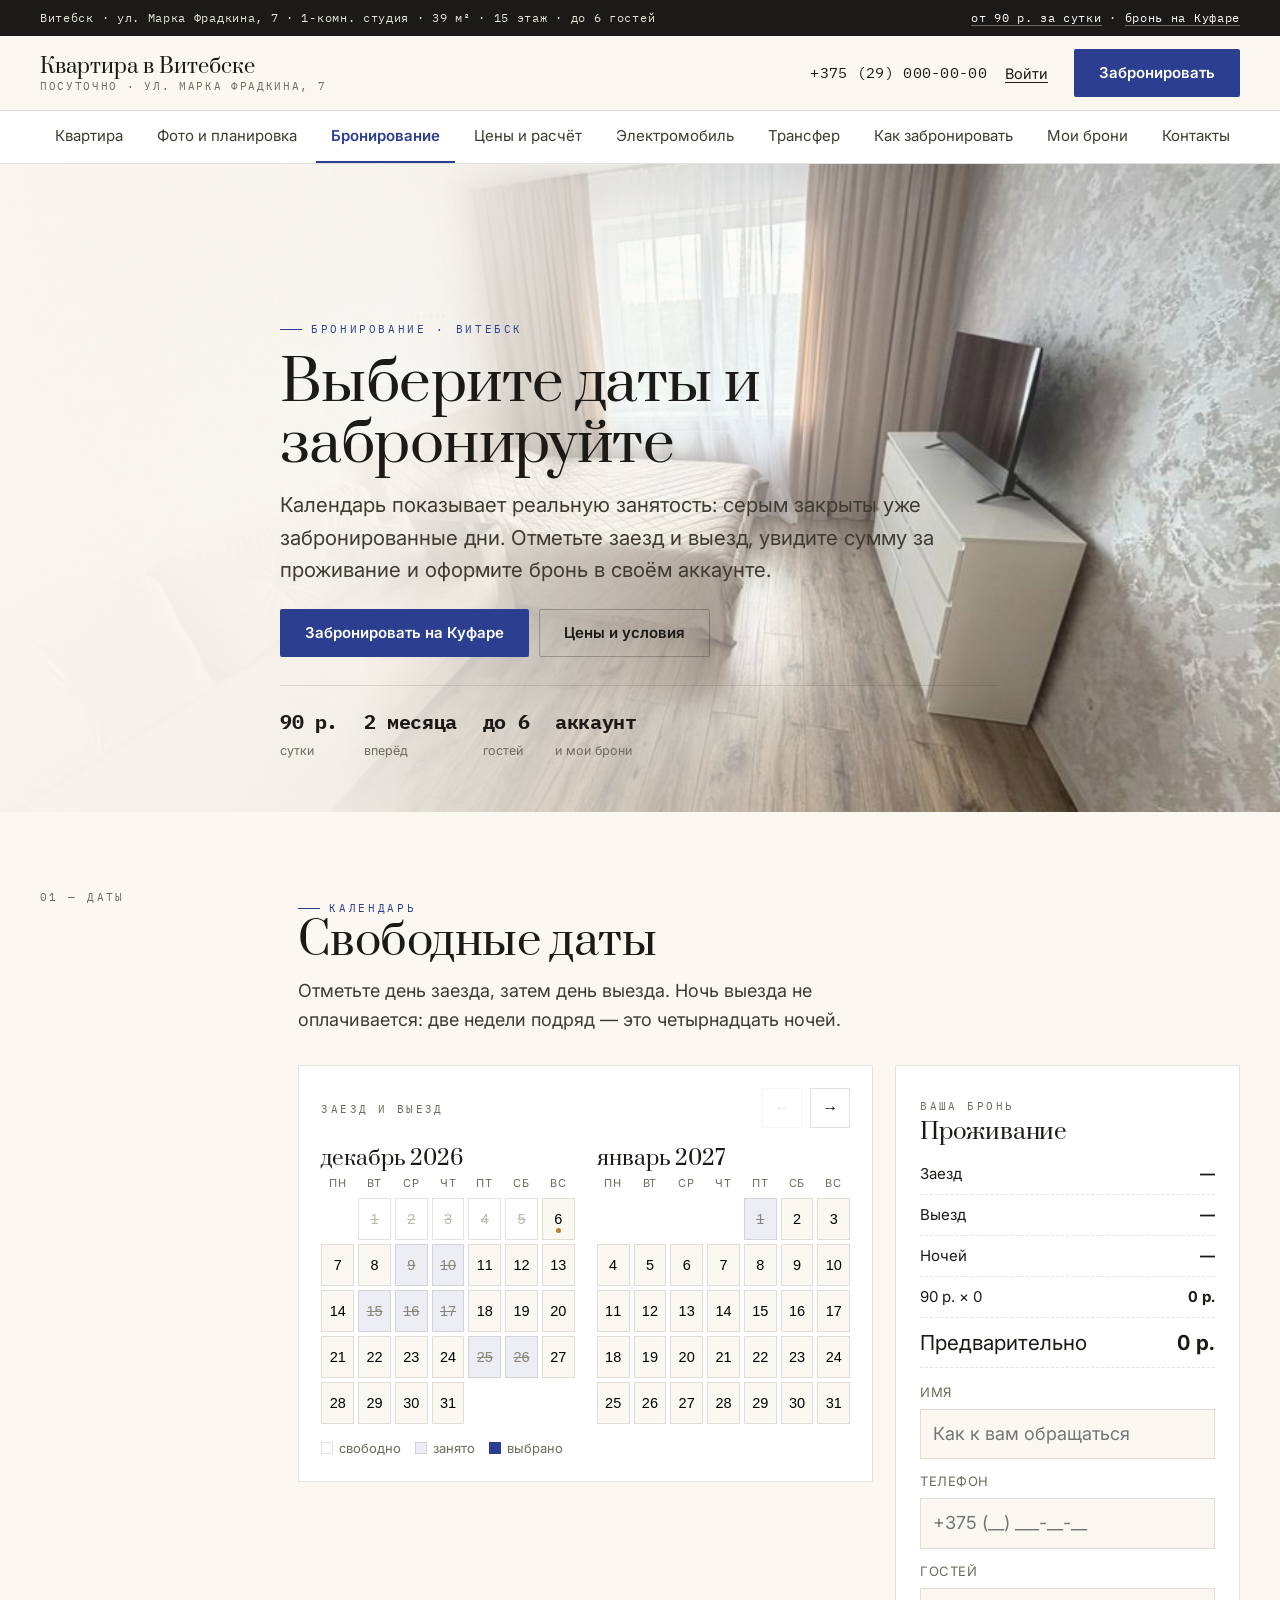
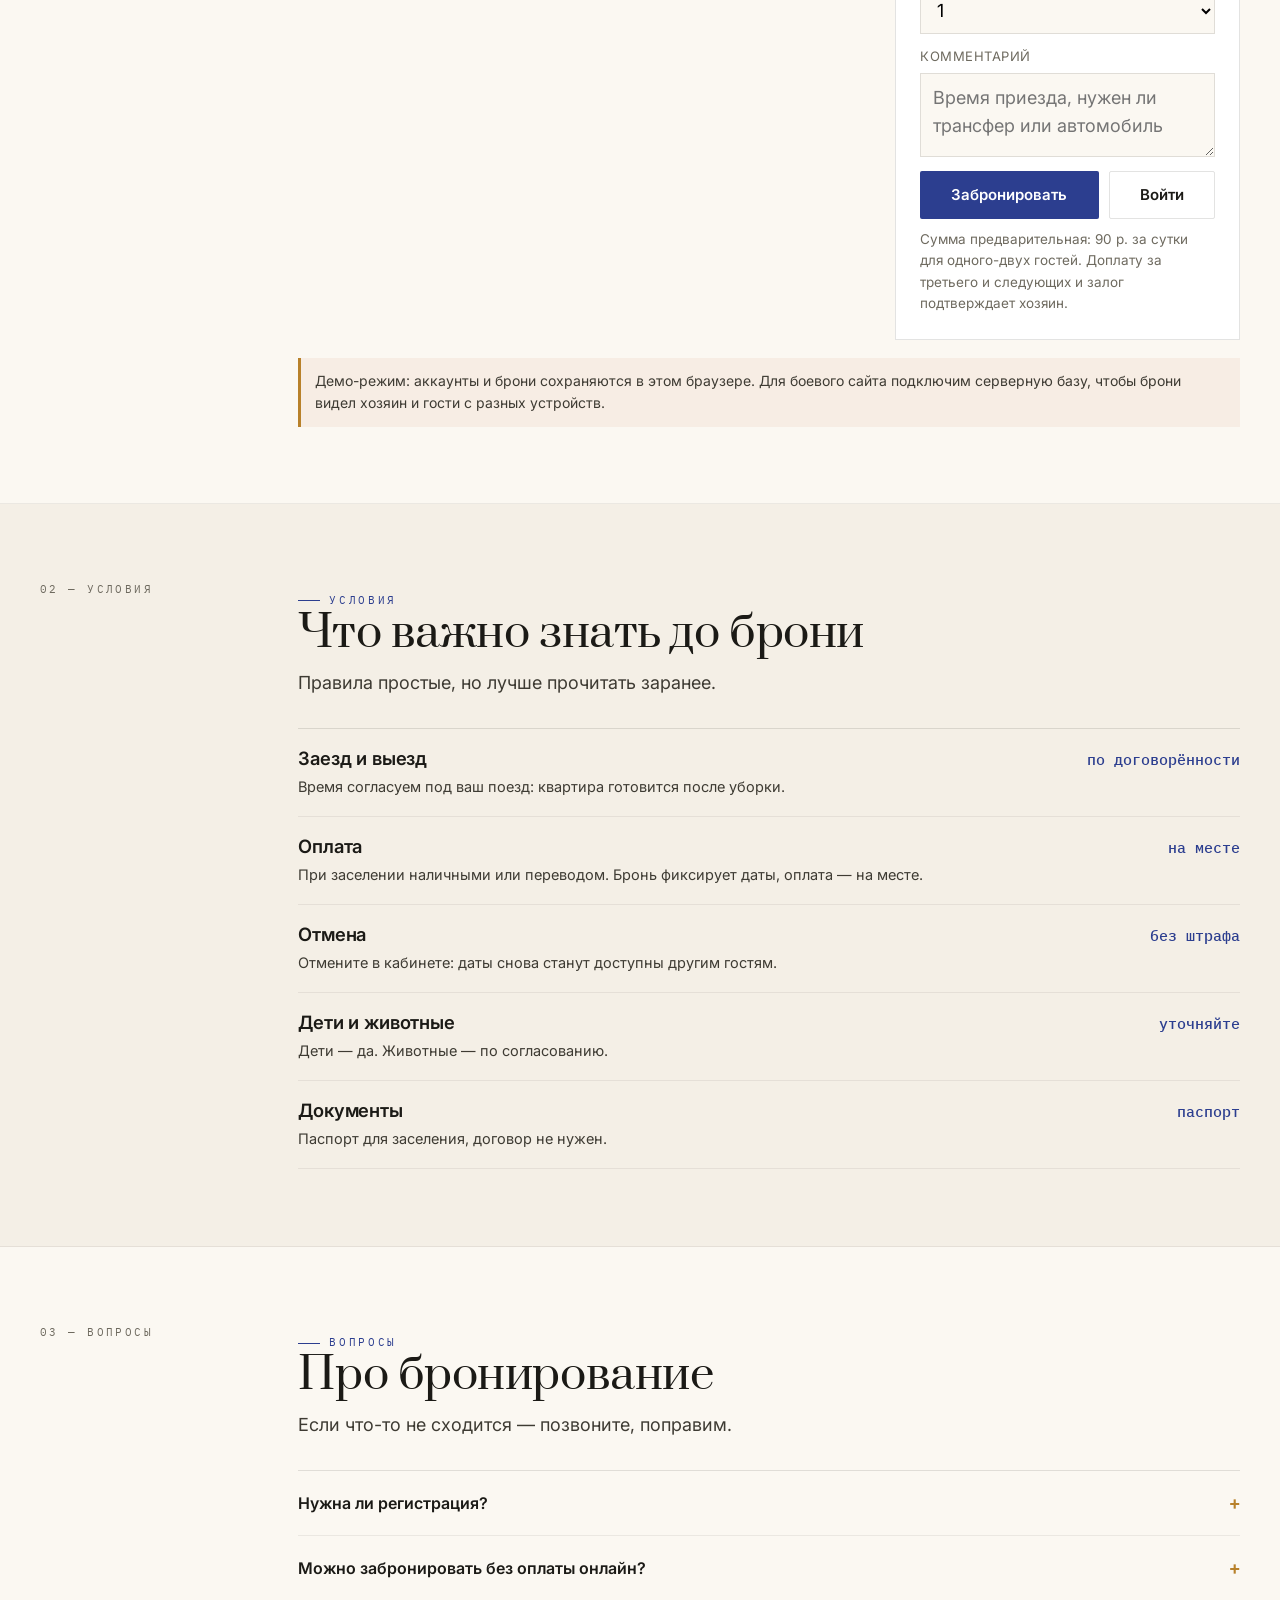
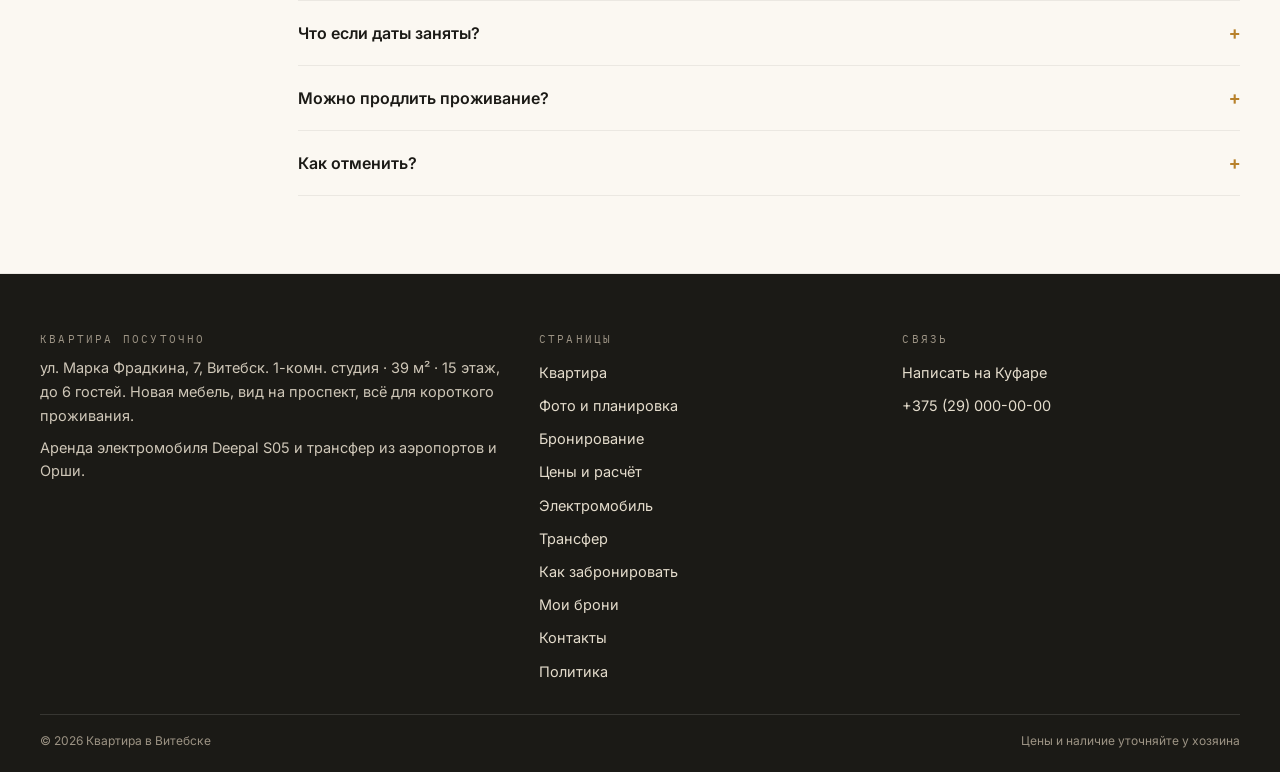
==== bronirovanie.html @ e947f90d "Бронирование: регистрация и вход, календарь занятости, оформление брони, личный кабинет с отменой" ====
<!doctype html>
<html lang="ru"><head>
<meta charset="utf-8">
<meta name="viewport" content="width=device-width,initial-scale=1">
<title>Бронирование квартиры в Витебске: календарь свободных дат</title>
<meta name="description" content="Календарь занятости и онлайн-бронирование квартиры на Марка Фрадкина, 7 в Витебске: выбор заезда и выезда, расчёт суммы, личный кабинет.">
<link rel="icon" href="assets/img/favicon.svg" type="image/svg+xml">
<link rel="preconnect" href="https://fonts.googleapis.com"><link rel="preconnect" href="https://fonts.gstatic.com" crossorigin>
<link href="https://fonts.googleapis.com/css2?family=Prata&family=Inter:wght@400;500;600;700&family=IBM+Plex+Mono:wght@400;500&display=swap" rel="stylesheet">
<style>
:root{--paper:#FBF8F2;--ink:#1B1A16;--blue:#2C3E8F;--muted:#6E6A5F;--line:rgba(27,26,22,.12)}
*{box-sizing:border-box}
html{overflow-x:clip;font-size:18px}
body{margin:0;background:var(--paper);color:var(--ink);font-family:Inter,system-ui,sans-serif;line-height:1.6;overflow-x:clip}
img{display:block;max-width:100%}
h1,h2{font-family:Prata,Georgia,serif;font-weight:400;line-height:1.1;margin:0}
.wrap{width:min(1200px,100% - 40px);margin:0 auto}
.hdr{position:sticky;top:0;background:rgba(251,248,242,.95)}
.btn{display:inline-flex;align-items:center;gap:8px;min-height:48px;padding:0 22px;background:var(--blue);color:#fff;text-decoration:none;font-weight:600;font-size:15px}
a{color:inherit}
[hidden]{display:none!important}
</style>
<link rel="stylesheet" href="assets/css/site.v1.css">
</head><body>
<div class="topbar"><div class="wrap topbar__in">
<span>Витебск · ул. Марка Фрадкина, 7 · 1-комн. студия · 39 м² · 15 этаж · до 6 гостей</span>
<span><a href="ceny.html">от 90 р. за сутки</a> · <a href="https://www.kufar.by/item/1076684302" target="_blank" rel="noopener">бронь на Куфаре</a></span>
</div></div>
<header class="hdr"><div class="wrap hdr__in">
<a class="logo" href="index.html"><b>Квартира в Витебске</b><span>посуточно · ул. Марка Фрадкина, 7</span></a>
<span class="hdr__sp"></span>
<a class="hdr__tel" href="tel:+375290000000">+375 (29) 000-00-00</a>
<a class="hdr__acc" id="accLink" href="vhod.html">Войти</a>
<a class="btn btn--blue" href="bronirovanie.html" style="margin-left:8px">Забронировать</a>
<button class="burger" id="burger" aria-label="Меню" aria-expanded="false"><span></span><span></span><span></span></button>
</div></header>
<nav class="strip" aria-label="Страницы"><div class="wrap strip__in"><a href="index.html">Квартира</a><a href="kvartira.html">Фото и планировка</a><a href="bronirovanie.html" aria-current="page">Бронирование</a><a href="ceny.html">Цены и расчёт</a><a href="elektromobil.html">Электромобиль</a><a href="transfer.html">Трансфер</a><a href="poryadok.html">Как забронировать</a><a href="kabinet.html">Мои брони</a><a href="kontakty.html">Контакты</a><a href="politika.html">Политика</a></div></nav>
<main>
<section class="hero"><div class="hero__bg"><img src="assets/img/bedroom.jpg" alt="Спальное место в квартире посуточно"></div><div class="wrap hero__in"><span class="kick">Бронирование · Витебск</span><h1>Выберите даты и забронируйте</h1><p class="hero__lead">Календарь показывает реальную занятость: серым закрыты уже забронированные дни. Отметьте заезд и выезд, увидите сумму за проживание и оформите бронь в своём аккаунте.</p><div class="hero__cta"><a class="btn btn--blue" href="https://www.kufar.by/item/1076684302" target="_blank" rel="noopener">Забронировать на Куфаре</a><a class="btn btn--ghost" href="ceny.html">Цены и условия</a></div><div class="hero__figs"><div><b>90 р.</b><span>сутки</span></div><div><b>2 месяца</b><span>вперёд</span></div><div><b>до 6</b><span>гостей</span></div><div><b>аккаунт</b><span>и мои брони</span></div></div></div></section><section class="band "><div class="wrap"><div class="sect"><div class="sect__side"><span class="mono">01 — даты</span></div><div><div class="sect__head"><div><span class="kick">Календарь</span><h2>Свободные даты</h2></div><p>Отметьте день заезда, затем день выезда. Ночь выезда не оплачивается: две недели подряд — это четырнадцать ночей.</p></div><div class="bk"><div class="cal" id="cal"></div><div class="bk__panel"><span class="mono">Ваша бронь</span><h3>Проживание</h3><div class="bk__sum" id="bkSum"></div><div class="msg" id="calMsg"></div><div class="fld"><label for="bName">Имя</label><input id="bName" name="bName" autocomplete="name" placeholder="Как к вам обращаться"></div><div class="fld"><label for="bPhone">Телефон</label><input id="bPhone" name="bPhone" type="tel" autocomplete="tel" placeholder="+375 (__) ___-__-__"></div><div class="fld"><label for="bGuests">Гостей</label><select id="bGuests" name="bGuests"><option value="1">1</option><option value="2">2</option><option value="3">3</option><option value="4">4</option><option value="5">5</option><option value="6">6</option></select></div><div class="fld"><label for="bNote">Комментарий</label><textarea id="bNote" name="bNote" placeholder="Время приезда, нужен ли трансфер или автомобиль"></textarea></div><div class="bk__act"><button class="btn btn--blue" id="bkGo" type="button" disabled aria-disabled="true">Забронировать</button><a class="btn btn--ghost" href="vhod.html?next=bronirovanie.html" style="border-color:var(--line)">Войти</a></div><div class="msg" id="bkMsg"></div><p class="bk__hint">Сумма предварительная: 90 р. за сутки для одного-двух гостей. Доплату за третьего и следующих и залог подтверждает хозяин.</p></div></div><div class="note-demo" style="margin-top:18px">Демо-режим: аккаунты и брони сохраняются в этом браузере. Для боевого сайта подключим серверную базу, чтобы брони видел хозяин и гости с разных устройств.</div></div></div></div></section><section class="band band--alt"><div class="wrap"><div class="sect"><div class="sect__side"><span class="mono">02 — условия</span></div><div><div class="sect__head"><div><span class="kick">Условия</span><h2>Что важно знать до брони</h2></div><p>Правила простые, но лучше прочитать заранее.</p></div><div class="rows"><div class="row"><div><h3>Заезд и выезд</h3><p>Время согласуем под ваш поезд: квартира готовится после уборки.</p></div><span class="row__p">по договорённости</span></div><div class="row"><div><h3>Оплата</h3><p>При заселении наличными или переводом. Бронь фиксирует даты, оплата — на месте.</p></div><span class="row__p">на месте</span></div><div class="row"><div><h3>Отмена</h3><p>Отмените в кабинете: даты снова станут доступны другим гостям.</p></div><span class="row__p">без штрафа</span></div><div class="row"><div><h3>Дети и животные</h3><p>Дети — да. Животные — по согласованию.</p></div><span class="row__p">уточняйте</span></div><div class="row"><div><h3>Документы</h3><p>Паспорт для заселения, договор не нужен.</p></div><span class="row__p">паспорт</span></div></div></div></div></div></section><section class="band "><div class="wrap"><div class="sect"><div class="sect__side"><span class="mono">03 — вопросы</span></div><div><div class="sect__head"><div><span class="kick">Вопросы</span><h2>Про бронирование</h2></div><p>Если что-то не сходится — позвоните, поправим.</p></div><div class="faq"><div class="faq__i"><button class="faq__q" aria-expanded="false">Нужна ли регистрация?</button><div class="faq__a">Да, бронь привязана к аккаунту: так вы видите свои даты, сумму и можете отменить бронь сами. Регистрация — почта и пароль.</div></div><div class="faq__i"><button class="faq__q" aria-expanded="false">Можно забронировать без оплаты онлайн?</button><div class="faq__a">Да. Бронь фиксирует даты, деньги передаёте при заселении.</div></div><div class="faq__i"><button class="faq__q" aria-expanded="false">Что если даты заняты?</button><div class="faq__a">Календарь закрывает занятые дни серым и не даст выбрать промежуток с ними.</div></div><div class="faq__i"><button class="faq__q" aria-expanded="false">Можно продлить проживание?</button><div class="faq__a">Напишите хозяину в WhatsApp: если следующие даты свободны, продлим.</div></div><div class="faq__i"><button class="faq__q" aria-expanded="false">Как отменить?</button><div class="faq__a">В кабинете «Мои брони» — кнопка отмены. Даты сразу освобождаются.</div></div></div></div></div></div></section></main>
<footer class="foot"><div class="wrap">
<div class="foot__grid">
<div><h4>Квартира посуточно</h4><p style="font-size:14.5px;line-height:1.65">ул. Марка Фрадкина, 7, Витебск. 1-комн. студия · 39 м² · 15 этаж, до 6 гостей. Новая мебель, вид на проспект, всё для короткого проживания.</p>
<p style="font-size:14.5px;margin-top:8px">Аренда электромобиля Deepal S05 и трансфер из аэропортов и Орши.</p></div>
<div><h4>Страницы</h4><a href="index.html">Квартира</a><a href="kvartira.html">Фото и планировка</a><a href="bronirovanie.html">Бронирование</a><a href="ceny.html">Цены и расчёт</a><a href="elektromobil.html">Электромобиль</a><a href="transfer.html">Трансфер</a><a href="poryadok.html">Как забронировать</a><a href="kabinet.html">Мои брони</a><a href="kontakty.html">Контакты</a><a href="politika.html">Политика</a></div>
<div><h4>Связь</h4><a href="https://www.kufar.by/item/1076684302" target="_blank" rel="noopener">Написать на Куфаре</a><a href="tel:+375290000000">+375 (29) 000-00-00</a></div>
</div>
<div class="foot__bot"><span>© 2026 Квартира в Витебске</span><span>Цены и наличие уточняйте у хозяина</span></div>
</div></footer>
<div class="fbar">
<a href="tel:+375290000000"><svg viewBox="0 0 24 24"><path d="M5 4h4l2 5-2.5 1.5a12 12 0 0 0 5 5L15 13l5 2v4a2 2 0 0 1-2 2A16 16 0 0 1 3 6a2 2 0 0 1 2-2z"/></svg>Позвонить</a>
<a href="https://wa.me/375290000000"><svg viewBox="0 0 24 24"><path d="M12 3a9 9 0 0 0-7.8 13.5L3 21l4.6-1.2A9 9 0 1 0 12 3z"/></svg>WhatsApp</a>
<a href="viber://chat?number=%2B375290000000"><svg viewBox="0 0 24 24"><path d="M12 3c5 0 9 3.4 9 7.6 0 4.2-4 7.6-9 7.6-1 0-2-.1-2.9-.4L5 20l.8-3.2C4.1 15.3 3 13.1 3 10.6 3 6.4 7 3 12 3z"/></svg>Viber</a>
<a href="https://www.kufar.by/item/1076684302" target="_blank" rel="noopener"><svg viewBox="0 0 24 24"><path d="M4 7h16v13H4z"/><path d="M8 7V5a4 4 0 0 1 8 0v2"/></svg>Куфар</a>
</div>
<div class="drawer" id="drawer" data-open="false" aria-hidden="true"><div class="drawer__inner">
<div class="drawer__top"><span class="mono">Меню</span><button class="drawer__close" id="drawerClose" aria-label="Закрыть"></button></div>
<a href="index.html">Квартира</a><a href="kvartira.html">Фото и планировка</a><a href="bronirovanie.html">Бронирование</a><a href="ceny.html">Цены и расчёт</a><a href="elektromobil.html">Электромобиль</a><a href="transfer.html">Трансфер</a><a href="poryadok.html">Как забронировать</a><a href="kabinet.html">Мои брони</a><a href="kontakty.html">Контакты</a><a href="politika.html">Политика</a>
<a href="politika.html">Политика</a>
<a href="vhod.html">Вход и регистрация</a>
<a class="btn btn--blue" href="bronirovanie.html" style="margin-top:14px">Забронировать даты</a>
</div></div>
<script src="assets/js/booking.v1.js" defer></script>
<script src="assets/js/main.v1.js" defer></script>
</body></html>
---- assets/css/site.v1.css ----
:root{
--paper:#FBF8F2;--paper2:#F4EFE6;--panel:#FFFFFF;
--ink:#1B1A16;--ink2:#3E3B33;--muted:#6E6A5F;
--line:rgba(27,26,22,.12);--line2:rgba(27,26,22,.07);
--blue:#2C3E8F;--blue-d:#1F2C68;--ochre:#B8812A;
--f-d:'Prata',Georgia,serif;--f-t:'Inter','Segoe UI',system-ui,sans-serif;--f-m:'IBM Plex Mono',ui-monospace,monospace;
--sh:0 18px 44px rgba(27,26,22,.09)}
*{box-sizing:border-box}
html{-webkit-text-size-adjust:100%;font-size:18px;overflow-x:clip}
body{margin:0;background:var(--paper);color:var(--ink);font-family:var(--f-t);font-size:18px;line-height:1.6;-webkit-font-smoothing:antialiased;overflow-x:clip}
img{display:block;max-width:100%;height:auto}
a{color:inherit;text-decoration:none}
h1,h2,h3,h4{font-family:var(--f-d);font-weight:400;line-height:1.08;margin:0;letter-spacing:-.01em}
h1{font-size:clamp(2.1rem,4.4vw,3.6rem)}
h2{font-size:clamp(1.7rem,3.4vw,2.6rem)}
h3{font-size:1.14rem;font-family:var(--f-t);font-weight:600;line-height:1.3}
p{margin:0}
ul{margin:0;padding:0;list-style:none}
.wrap{width:min(1200px,100% - 40px);margin:0 auto}
.mono{font-family:var(--f-m);font-size:11px;letter-spacing:.22em;text-transform:uppercase;color:var(--muted)}
.kick{display:inline-flex;align-items:center;gap:9px;font-family:var(--f-m);font-size:11px;letter-spacing:.24em;text-transform:uppercase;color:var(--blue)}
.kick::before{content:"";width:22px;height:1px;background:currentColor}
.topbar{background:var(--ink);color:#EAE4D8;font-size:13px}
.topbar__in{display:flex;justify-content:space-between;gap:14px;flex-wrap:wrap;padding:9px 0;font-family:var(--f-m);font-size:11.5px;letter-spacing:.06em}
.topbar a{color:#fff;border-bottom:1px solid rgba(255,255,255,.35)}
.hdr{position:sticky;top:0;z-index:60;background:rgba(251,248,242,.94);backdrop-filter:blur(12px);border-bottom:1px solid var(--line)}
.hdr__in{display:flex;align-items:center;gap:18px;padding:13px 0}
.logo{display:flex;flex-direction:column;gap:2px;line-height:1.15}
.logo b{font-family:var(--f-d);font-size:20px;font-weight:400}
.logo span{font-family:var(--f-m);font-size:10.5px;letter-spacing:.16em;text-transform:uppercase;color:var(--muted)}
.hdr__sp{flex:1}
.hdr__tel{font-family:var(--f-m);font-size:15px;letter-spacing:.02em}
.strip{border-bottom:1px solid var(--line);background:#fff}
.strip__in{display:flex;gap:4px;overflow-x:auto;scrollbar-width:none}
.strip__in::-webkit-scrollbar{display:none}
.strip a{white-space:nowrap;padding:13px 15px;font-size:15px;color:var(--ink2);border-bottom:2px solid transparent;min-height:44px;display:flex;align-items:center}
.strip a:hover{background:var(--paper2);color:var(--ink)}
.strip a[aria-current]{color:var(--blue);border-bottom-color:var(--blue);font-weight:600}
.btn{display:inline-flex;align-items:center;justify-content:center;gap:9px;min-height:48px;padding:0 24px;border-radius:2px;font-family:var(--f-t);font-size:15px;font-weight:600;border:1px solid transparent;cursor:pointer;transition:background .2s,color .2s,border-color .2s}
.btn svg{width:17px;height:17px;stroke:currentColor;fill:none;stroke-width:1.8}
.btn--blue{background:var(--blue);color:#fff}
.btn--blue:hover{background:var(--blue-d)}
.btn--ghost{background:transparent;border-color:rgba(27,26,22,.28);color:var(--ink)}
.btn--ghost:hover{background:var(--ink);color:#fff;border-color:var(--ink)}
.btn--ochre{background:var(--ochre);color:#fff}
.burger{display:none;width:46px;height:46px;border:1px solid var(--line);background:#fff;border-radius:2px;align-items:center;justify-content:center;flex-direction:column;gap:5px;cursor:pointer}
.burger span{display:block;width:18px;height:1.5px;background:var(--ink)}
.hero{position:relative;min-height:clamp(520px,72vh,700px);display:flex;align-items:flex-end;overflow:hidden;background:var(--paper2)}
.hero__bg{position:absolute;inset:0}
.hero__bg img{width:100%;height:100%;object-fit:cover;object-position:60% 45%}
.hero__bg::after{content:"";position:absolute;inset:0;background:linear-gradient(100deg,rgba(251,248,242,.98) 0%,rgba(251,248,242,.94) 32%,rgba(251,248,242,.55) 55%,rgba(251,248,242,.12) 78%,rgba(251,248,242,0) 100%)}
.hero__in{position:relative;z-index:2;padding:clamp(38px,6vw,80px) 0 clamp(30px,4vw,54px);max-width:720px}
.hero h1{margin:14px 0 14px}
.hero__lead{font-size:clamp(1rem,1.6vw,1.14rem);color:var(--ink2);max-width:52ch}
.hero__cta{display:flex;gap:10px;flex-wrap:wrap;margin-top:22px}
.hero__figs{display:flex;gap:26px;flex-wrap:wrap;margin-top:28px;padding-top:20px;border-top:1px solid var(--line)}
.hero__figs div{display:flex;flex-direction:column;gap:3px}
.hero__figs b{font-family:var(--f-m);font-size:20px;letter-spacing:-.02em}
.hero__figs span{font-size:12.5px;color:var(--muted)}

.band{padding:clamp(48px,6vw,84px) 0;border-bottom:1px solid var(--line2)}
.band--alt{background:var(--paper2)}
.band--ink{background:var(--ink);color:#F2ECDF;border-bottom:0}
.band--ink h2,.band--ink h3{color:#fff}
.band--ink .kick{color:#E3C48B}
.band--ink .mono{color:rgba(242,236,223,.62)}
.band--ink .sect__head p{color:rgba(242,236,223,.78)}
.sect{display:grid;gap:clamp(20px,3vw,44px)}
@media(min-width:960px){.sect{grid-template-columns:220px minmax(0,1fr)}}
.sect__side{display:flex;flex-direction:column;gap:9px;align-items:flex-start}
@media(min-width:960px){.sect__side{position:sticky;top:132px;align-self:start}}
.sect__head{display:grid;gap:12px;margin-bottom:clamp(18px,2.4vw,30px)}
.sect__head p{color:var(--ink2);max-width:56ch}
.cards{display:grid;gap:14px;grid-template-columns:1fr}
@media(min-width:700px){.cards{grid-template-columns:repeat(2,minmax(0,1fr))}}
@media(min-width:1040px){.cards{grid-template-columns:repeat(3,minmax(0,1fr))}}
.card{background:var(--panel);border:1px solid var(--line);padding:clamp(18px,2.2vw,26px);display:flex;flex-direction:column;gap:9px}
.card p{color:var(--ink2);font-size:15.5px}
.card__n{font-family:var(--f-m);font-size:12px;color:var(--ochre);letter-spacing:.12em}
.rows{border-top:1px solid var(--line)}
.row{display:grid;gap:8px;padding:18px 0;border-bottom:1px solid var(--line2)}
@media(min-width:760px){.row{grid-template-columns:minmax(0,1fr) auto;align-items:baseline;gap:24px}}
.row h3{font-size:1.02rem}
.row p{font-size:14.5px;color:var(--ink2);margin-top:4px}
.row__p{font-family:var(--f-m);font-size:15px;white-space:nowrap;color:var(--blue);font-weight:500}
.gal{display:grid;gap:10px;grid-template-columns:repeat(2,minmax(0,1fr))}
@media(min-width:860px){.gal{grid-template-columns:repeat(4,minmax(0,1fr))}}
.gal figure{margin:0;position:relative;overflow:hidden;background:var(--paper2);aspect-ratio:4/3}
.gal img{width:100%;height:100%;object-fit:cover;transition:transform .5s}
.gal figure:hover img{transform:scale(1.04)}
.gal figcaption{position:absolute;left:0;right:0;bottom:0;padding:18px 12px 9px;font-size:11.5px;color:#fff;background:linear-gradient(transparent,rgba(0,0,0,.66))}
.gal figure:nth-child(1){grid-column:span 2;aspect-ratio:auto}
@media(min-width:860px){.gal figure:nth-child(1){grid-column:span 2;grid-row:span 2}}
.tabs{display:flex;gap:6px;flex-wrap:wrap;margin-bottom:16px}
.tabs button{min-height:42px;padding:0 14px;border:1px solid var(--line);background:#fff;font-family:var(--f-t);font-size:14px;cursor:pointer;color:var(--ink2)}
.tabs button[aria-selected="true"]{background:var(--ink);color:#fff;border-color:var(--ink)}
.split{display:grid;gap:clamp(18px,3vw,38px);align-items:start}
@media(min-width:900px){.split{grid-template-columns:minmax(0,1.05fr) minmax(0,.95fr)}}
.plate{position:relative;overflow:hidden;background:var(--paper2)}
.plate img{width:100%;height:100%;object-fit:cover}
.plate figcaption{position:absolute;left:0;bottom:0;right:0;padding:20px 16px 12px;color:#fff;font-size:13px;background:linear-gradient(transparent,rgba(0,0,0,.6))}
.prices{display:grid;gap:0;border-top:1px solid var(--line)}
.price{display:flex;justify-content:space-between;gap:16px;padding:14px 0;border-bottom:1px solid var(--line2);font-size:15.5px}
.price b{font-family:var(--f-m);font-weight:500;white-space:nowrap}
.pill{display:inline-flex;align-items:center;gap:7px;padding:6px 12px;border:1px solid var(--line);background:#fff;font-size:13px;color:var(--ink2);border-radius:999px}

.calc{background:var(--panel);border:1px solid var(--line);box-shadow:var(--sh);padding:clamp(18px,2.4vw,28px);display:grid;gap:16px}
.calc__grid{display:grid;gap:14px}
@media(min-width:700px){.calc__grid{grid-template-columns:repeat(2,minmax(0,1fr))}}
.field{display:flex;flex-direction:column;gap:6px}
.field label{font-size:13px;color:var(--muted)}
.field select,.field>input{width:100%;height:46px;padding:0 12px;border:1px solid var(--line);background:#fff;font-family:var(--f-t);font-size:15.5px;color:var(--ink)}
.field input[type=range]{padding:0;height:34px;background:transparent;border:0}
.calc__sum{display:grid;gap:8px;padding-top:14px;border-top:1px solid var(--line)}
.calc__line{display:flex;justify-content:space-between;gap:14px;font-size:14.5px;color:var(--ink2)}
.calc__line b{font-family:var(--f-m);font-weight:500}
.calc__total{display:flex;justify-content:space-between;align-items:baseline;gap:14px;font-family:var(--f-d);font-size:1.5rem}
.calc__note{font-size:12.5px;color:var(--muted)}
.steps{display:grid;gap:14px;counter-reset:s}
.step{display:grid;grid-template-columns:auto minmax(0,1fr);gap:14px;padding:16px 0;border-bottom:1px solid var(--line2)}
.step__n{font-family:var(--f-m);font-size:13px;color:var(--blue);padding-top:2px}
.faq{border-top:1px solid var(--line)}
.faq__i{border-bottom:1px solid var(--line2)}
.faq__q{display:flex;justify-content:space-between;gap:16px;align-items:center;width:100%;padding:17px 0;background:none;border:0;font-family:var(--f-t);font-size:16px;font-weight:600;color:var(--ink);text-align:left;cursor:pointer;min-height:48px}
.faq__q::after{content:"+";font-family:var(--f-m);color:var(--ochre);font-size:19px}
.faq__q[aria-expanded="true"]::after{content:"−"}
.faq__a{display:none;padding:0 0 18px;font-size:15px;color:var(--ink2);max-width:70ch}
.faq__i.is-open .faq__a{display:block}
.form{display:grid;gap:12px;background:var(--panel);border:1px solid var(--line);padding:clamp(18px,2.4vw,26px)}
.form__row{display:grid;gap:12px}
@media(min-width:640px){.form__row{grid-template-columns:1fr 1fr}}
.form textarea{min-height:96px;padding:12px;border:1px solid var(--line);font-family:var(--f-t);font-size:15.5px;resize:vertical}
.formout{font-size:14px;color:var(--blue);min-height:20px}
.cta{background:var(--ink);color:#F2ECDF;padding:clamp(30px,4vw,52px);display:grid;gap:18px}
@media(min-width:900px){.cta{grid-template-columns:minmax(0,1fr) auto;align-items:center}}
.cta h2{color:#fff}
.cta__act{display:flex;gap:10px;flex-wrap:wrap}
.foot{background:var(--ink);color:#CFC7B8;padding:clamp(34px,5vw,60px) 0 0}
.foot__grid{display:grid;gap:26px;padding-bottom:26px}
@media(min-width:820px){.foot__grid{grid-template-columns:1.4fr 1fr 1fr}}
.foot h4{font-family:var(--f-m);font-size:11px;letter-spacing:.2em;text-transform:uppercase;color:#9C9384;margin:0 0 10px;font-weight:400}
.foot a{display:block;padding:5px 0;font-size:14.5px;color:#E4DCCC}
.foot a:hover{color:#fff}
.foot__bot{border-top:1px solid rgba(255,255,255,.12);padding:16px 0 22px;display:flex;justify-content:space-between;gap:12px;flex-wrap:wrap;font-size:12px;color:#9C9384}
.fbar{display:none}
@media(max-width:900px){
.burger{display:flex}
.hdr__tel{display:none}
.fbar{display:grid;grid-template-columns:repeat(4,1fr);position:fixed;left:0;right:0;bottom:0;z-index:70;background:#fff;border-top:1px solid var(--line);padding-bottom:env(safe-area-inset-bottom)}
.fbar a{display:flex;flex-direction:column;align-items:center;justify-content:center;gap:4px;padding:9px 4px;font-size:11px;color:var(--ink2);min-height:56px}
.fbar svg{width:19px;height:19px;stroke:currentColor;fill:none;stroke-width:1.7}
.fbar a:first-child{color:var(--blue)}
body{padding-bottom:60px}
}
.drawer{position:fixed;inset:0;z-index:120;display:none;background:rgba(20,19,16,.55)}
.drawer[data-open="true"]{display:block}
.drawer__inner{position:absolute;inset:0;background:var(--paper);padding:20px;overflow-y:auto;display:flex;flex-direction:column;gap:6px}
.drawer__top{display:flex;justify-content:space-between;align-items:center;margin-bottom:10px}
.drawer a{display:flex;align-items:center;min-height:52px;border-bottom:1px solid var(--line2);font-size:17px}
.drawer__close{width:46px;height:46px;border:1px solid var(--line);background:#fff;position:relative;border-radius:2px}
.drawer__close::before,.drawer__close::after{content:"";position:absolute;left:12px;right:12px;top:50%;height:1.5px;background:var(--ink)}
.drawer__close::before{transform:rotate(45deg)}
.drawer__close::after{transform:rotate(-45deg)}
.is-locked{overflow:hidden}


/* бронирование: календарь, доступность, кабинет */
.bk{display:grid;gap:22px}
@media(min-width:980px){.bk{grid-template-columns:minmax(0,1.25fr) minmax(0,.75fr);align-items:start}}
.cal{background:#fff;border:1px solid var(--line);padding:clamp(14px,2vw,22px)}
.cal__bar{display:flex;align-items:center;justify-content:space-between;gap:10px;margin-bottom:14px}
.cal__m{font-family:Prata,Georgia,serif;font-size:1.15rem}
.cal__nav{display:flex;gap:8px}
.cal__nav button{width:40px;height:40px;border:1px solid var(--line);background:#fff;cursor:pointer;font-size:16px;line-height:1}
.cal__nav button:disabled{opacity:.35;cursor:default}
.months{display:grid;gap:22px}
@media(min-width:760px){.months{grid-template-columns:1fr 1fr}}
.wd{display:grid;grid-template-columns:repeat(7,1fr);gap:4px;margin-bottom:6px}
.wd span{text-align:center;font-size:11px;letter-spacing:.08em;text-transform:uppercase;color:var(--muted)}
.days{display:grid;grid-template-columns:repeat(7,1fr);gap:4px}
.day{position:relative;display:flex;align-items:center;justify-content:center;min-height:42px;border:1px solid var(--line);background:var(--paper);font-size:14.5px;cursor:pointer}
.day--pad{border:0;background:none;cursor:default}
.day--past{color:#BDB8AC;background:transparent;cursor:default;text-decoration:line-through}
.day--busy{background:rgba(44,62,143,.09);color:#8B8578;cursor:not-allowed;text-decoration:line-through}
.day--free:hover{border-color:var(--blue)}
.day--edge{background:var(--blue);border-color:var(--blue);color:#fff}
.day--in{background:rgba(44,62,143,.14);border-color:rgba(44,62,143,.3)}
.day--today::after{content:"";position:absolute;bottom:6px;width:5px;height:5px;background:var(--ochre,#B4470F);border-radius:50%}
.legend{display:flex;gap:14px;flex-wrap:wrap;margin-top:14px;font-size:13px;color:var(--muted)}
.legend i{display:inline-block;width:12px;height:12px;border:1px solid var(--line);margin-right:6px;vertical-align:-1px}
.legend i.i-busy{background:rgba(44,62,143,.09)}
.legend i.i-sel{background:var(--blue);border-color:var(--blue)}
.bk__panel{background:#fff;border:1px solid var(--line);padding:clamp(16px,2vw,24px);position:sticky;top:96px}
.bk__panel h3{font-family:Prata,Georgia,serif;font-weight:400;font-size:1.25rem;margin-bottom:6px}
.bk__sum{display:grid;gap:8px;margin:14px 0;font-size:15px}
.bk__sum div{display:flex;justify-content:space-between;gap:12px;border-bottom:1px dashed var(--line);padding-bottom:8px}
.bk__sum b{font-variant-numeric:tabular-nums}
.bk__total{font-size:1.15rem}
.bk__hint{font-size:13.5px;color:var(--muted);margin-top:10px}
.bk__act{display:flex;gap:10px;flex-wrap:wrap;margin-top:14px}
.bk__act .btn{flex:1 1 auto}
.fld{display:grid;gap:6px;margin-bottom:12px}
.fld label{font-size:13px;letter-spacing:.04em;text-transform:uppercase;color:var(--muted)}
.fld input,.fld select,.fld textarea{width:100%;min-width:0;min-height:46px;border:1px solid var(--line);background:var(--paper);padding:10px 12px;font:inherit}
.fld textarea{min-height:84px;resize:vertical}
.msg{font-size:14px;margin-top:10px}
.msg--err{color:#A3231B}
.msg--ok{color:#1D6B3A}
.auth{max-width:520px;margin:0 auto;background:#fff;border:1px solid var(--line);padding:clamp(18px,3vw,32px)}
.tabs2{display:flex;gap:6px;margin-bottom:18px}
.tabs2 button{flex:1;min-height:46px;border:1px solid var(--line);background:var(--paper);font:inherit;font-size:15px;cursor:pointer}
.tabs2 button[aria-selected="true"]{background:var(--blue);border-color:var(--blue);color:#fff}
.acc{display:grid;gap:14px}
.bcard{border:1px solid var(--line);background:#fff;padding:16px 18px;display:grid;gap:8px}
.bcard__top{display:flex;justify-content:space-between;gap:12px;align-items:baseline;flex-wrap:wrap}
.bcard__code{font-family:'IBM Plex Mono',monospace;font-size:12px;letter-spacing:.1em;color:var(--muted)}
.bcard__st{font-size:12px;letter-spacing:.08em;text-transform:uppercase;border:1px solid #1D6B3A;color:#1D6B3A;padding:3px 8px}
.bcard__act{display:flex;gap:10px;flex-wrap:wrap}
.bcard__act button,.bcard__act a{min-height:40px;padding:0 14px;border:1px solid var(--line);background:var(--paper);font:inherit;font-size:14px;cursor:pointer;display:inline-flex;align-items:center;text-decoration:none}
.bcard__act button:hover{border-color:var(--blue)}
.note-demo{border-left:3px solid var(--ochre,#B4470F);background:rgba(180,71,15,.06);padding:12px 14px;font-size:14px;color:var(--ink2)}

.hdr__acc{margin-left:auto;font-size:14.5px;text-decoration:underline;text-underline-offset:3px;white-space:nowrap}
.hdr__acc[data-in]{text-decoration:none;border:1px solid var(--line);padding:9px 12px}
@media(max-width:900px){.hdr__acc{display:none}}
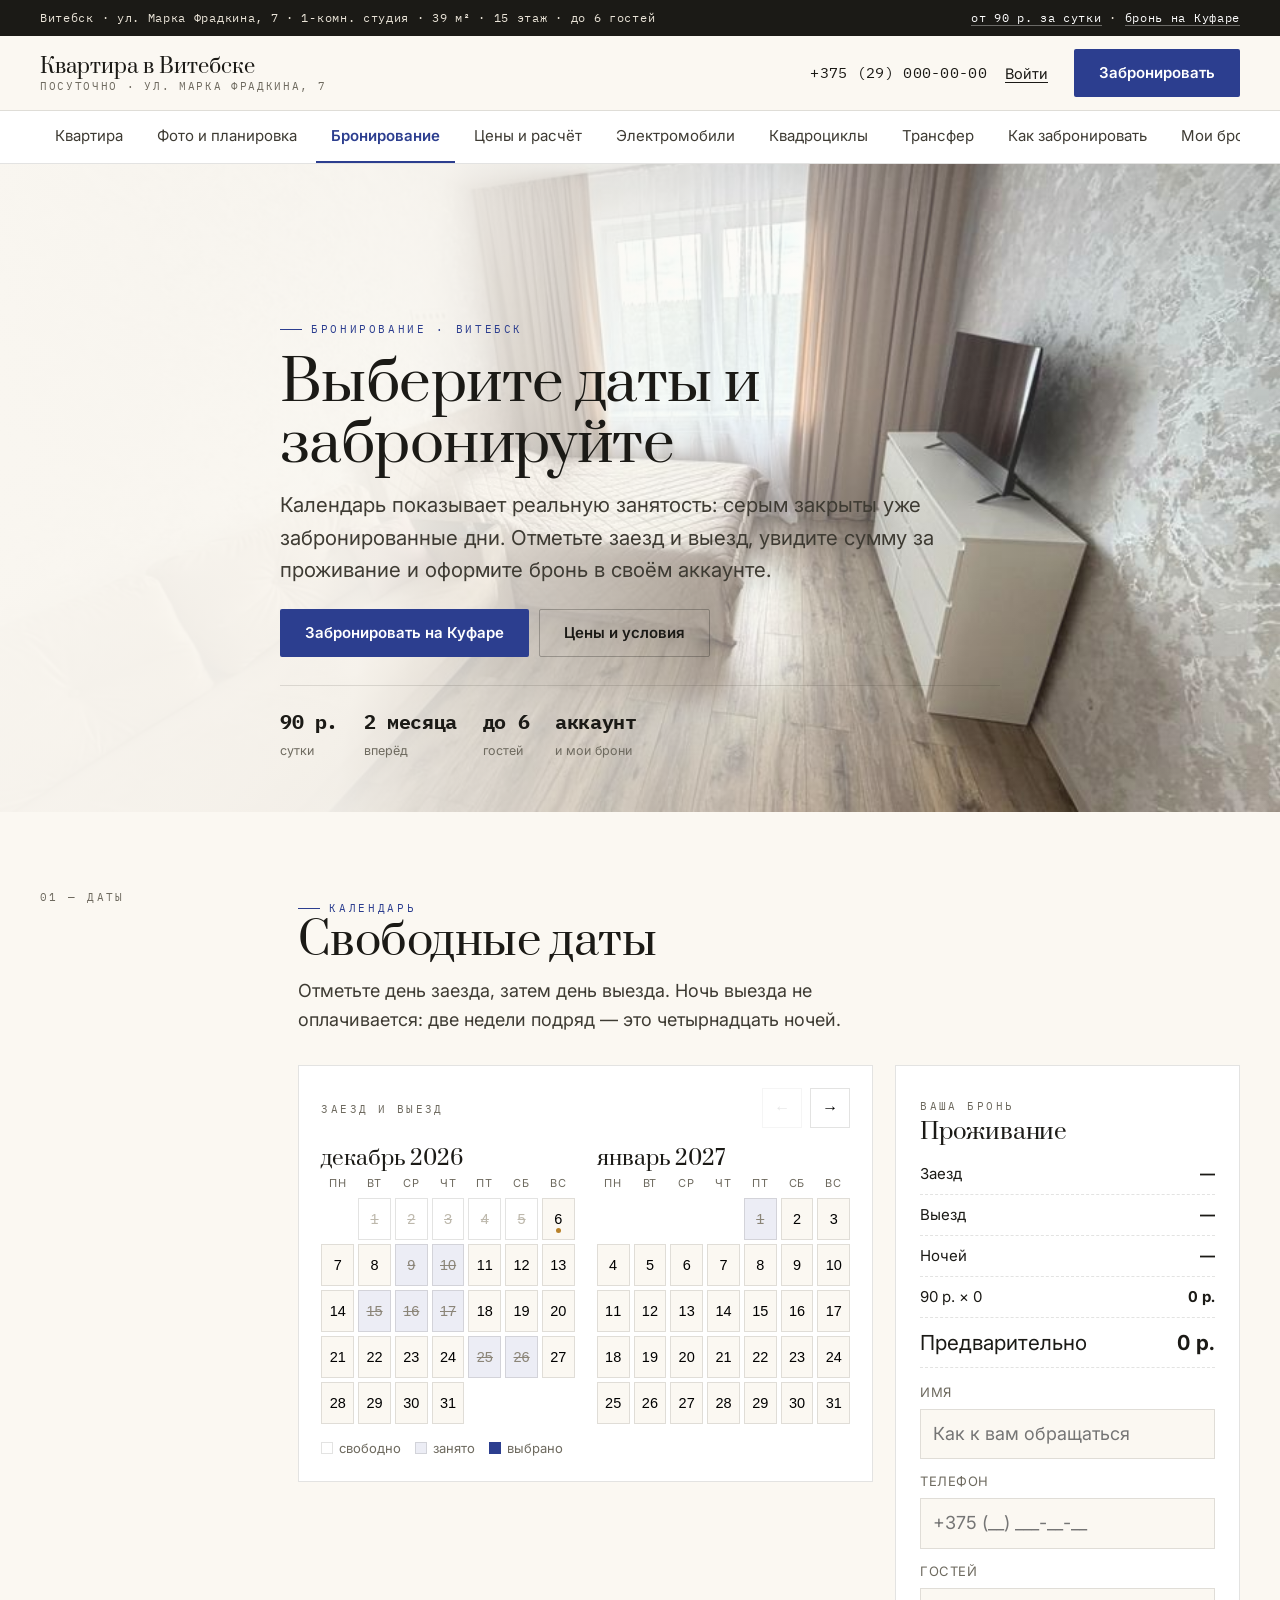
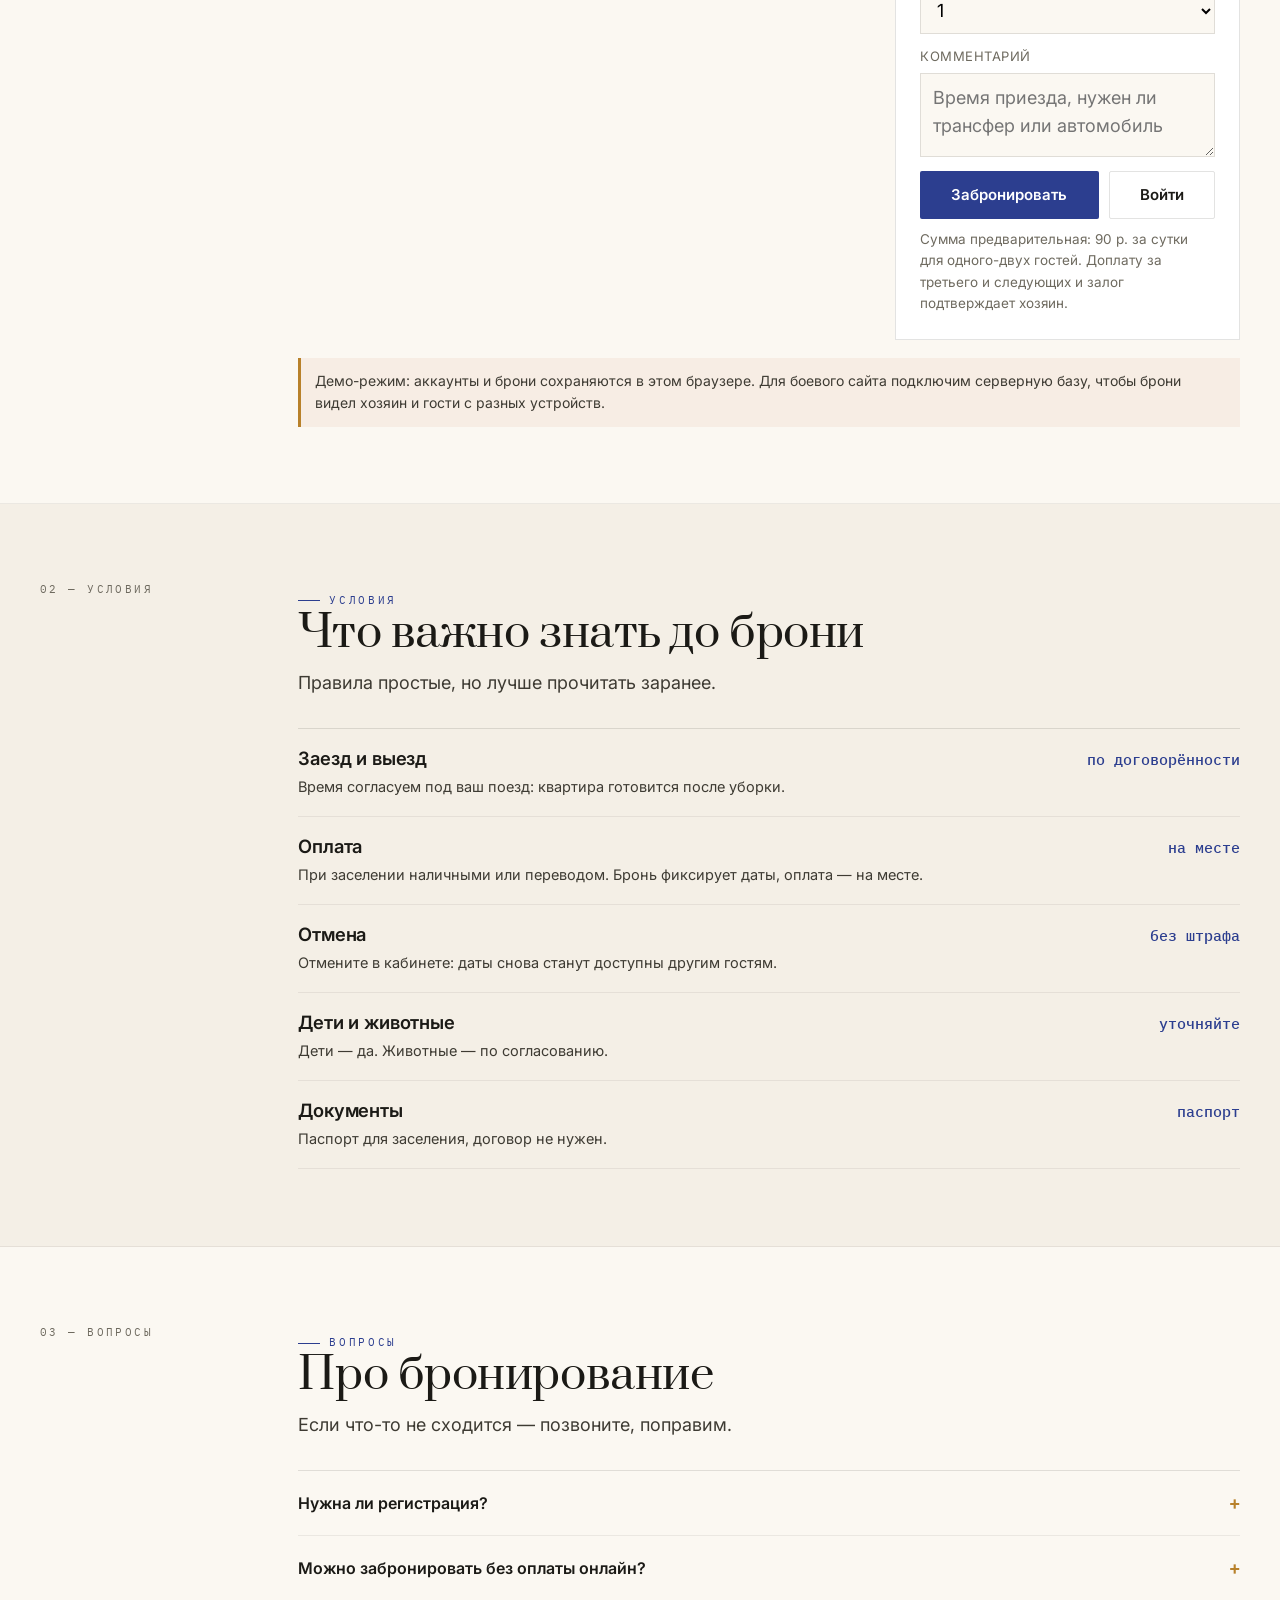
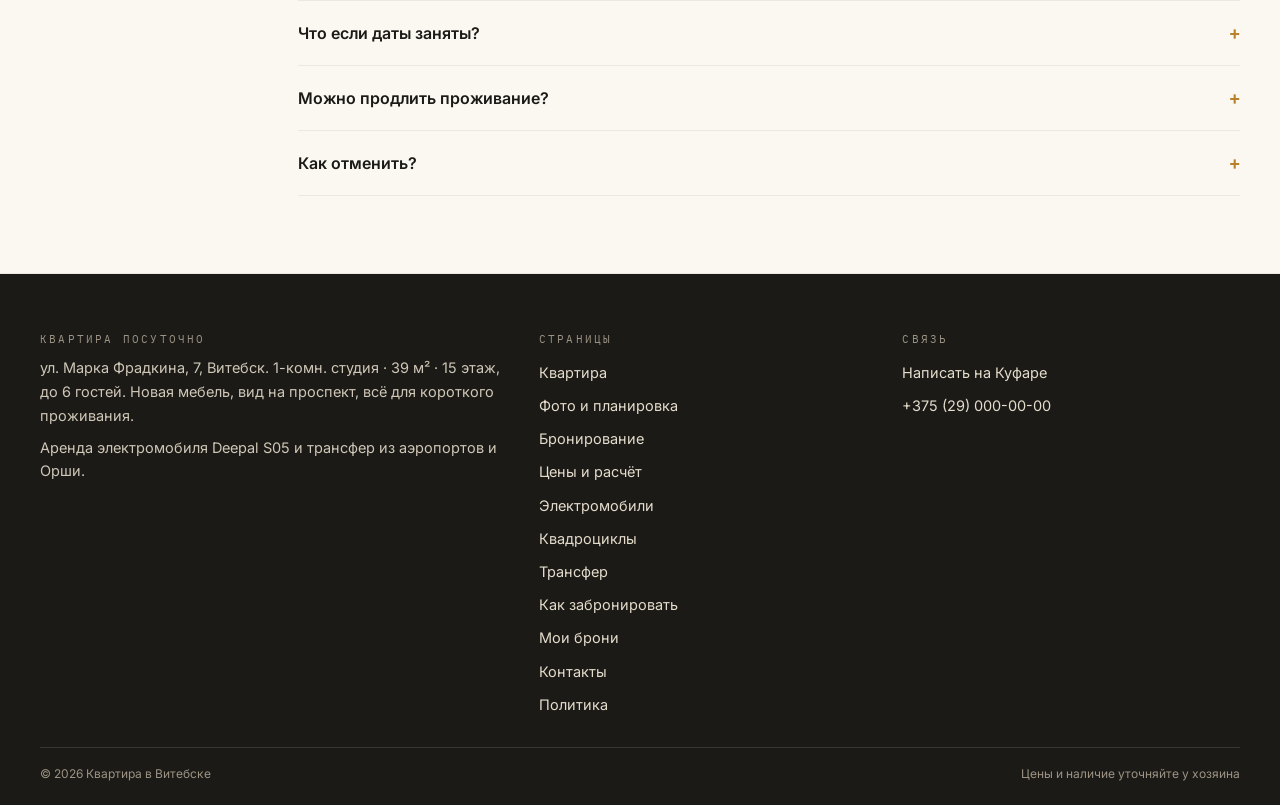
==== commit c823350a: "Правки клиента: два электромобиля (Deepal S05 и Dongfeng Box) с фото, новая страница квадроциклов, з" ====
--- a/bronirovanie.html
+++ b/bronirovanie.html
@@ -34,14 +34,14 @@
 <a class="btn btn--blue" href="bronirovanie.html" style="margin-left:8px">Забронировать</a>
 <button class="burger" id="burger" aria-label="Меню" aria-expanded="false"><span></span><span></span><span></span></button>
 </div></header>
-<nav class="strip" aria-label="Страницы"><div class="wrap strip__in"><a href="index.html">Квартира</a><a href="kvartira.html">Фото и планировка</a><a href="bronirovanie.html" aria-current="page">Бронирование</a><a href="ceny.html">Цены и расчёт</a><a href="elektromobil.html">Электромобиль</a><a href="transfer.html">Трансфер</a><a href="poryadok.html">Как забронировать</a><a href="kabinet.html">Мои брони</a><a href="kontakty.html">Контакты</a><a href="politika.html">Политика</a></div></nav>
+<nav class="strip" aria-label="Страницы"><div class="wrap strip__in"><a href="index.html">Квартира</a><a href="kvartira.html">Фото и планировка</a><a href="bronirovanie.html" aria-current="page">Бронирование</a><a href="ceny.html">Цены и расчёт</a><a href="elektromobil.html">Электромобили</a><a href="kvadrocikly.html">Квадроциклы</a><a href="transfer.html">Трансфер</a><a href="poryadok.html">Как забронировать</a><a href="kabinet.html">Мои брони</a><a href="kontakty.html">Контакты</a><a href="politika.html">Политика</a></div></nav>
 <main>
 <section class="hero"><div class="hero__bg"><img src="assets/img/bedroom.jpg" alt="Спальное место в квартире посуточно"></div><div class="wrap hero__in"><span class="kick">Бронирование · Витебск</span><h1>Выберите даты и забронируйте</h1><p class="hero__lead">Календарь показывает реальную занятость: серым закрыты уже забронированные дни. Отметьте заезд и выезд, увидите сумму за проживание и оформите бронь в своём аккаунте.</p><div class="hero__cta"><a class="btn btn--blue" href="https://www.kufar.by/item/1076684302" target="_blank" rel="noopener">Забронировать на Куфаре</a><a class="btn btn--ghost" href="ceny.html">Цены и условия</a></div><div class="hero__figs"><div><b>90 р.</b><span>сутки</span></div><div><b>2 месяца</b><span>вперёд</span></div><div><b>до 6</b><span>гостей</span></div><div><b>аккаунт</b><span>и мои брони</span></div></div></div></section><section class="band "><div class="wrap"><div class="sect"><div class="sect__side"><span class="mono">01 — даты</span></div><div><div class="sect__head"><div><span class="kick">Календарь</span><h2>Свободные даты</h2></div><p>Отметьте день заезда, затем день выезда. Ночь выезда не оплачивается: две недели подряд — это четырнадцать ночей.</p></div><div class="bk"><div class="cal" id="cal"></div><div class="bk__panel"><span class="mono">Ваша бронь</span><h3>Проживание</h3><div class="bk__sum" id="bkSum"></div><div class="msg" id="calMsg"></div><div class="fld"><label for="bName">Имя</label><input id="bName" name="bName" autocomplete="name" placeholder="Как к вам обращаться"></div><div class="fld"><label for="bPhone">Телефон</label><input id="bPhone" name="bPhone" type="tel" autocomplete="tel" placeholder="+375 (__) ___-__-__"></div><div class="fld"><label for="bGuests">Гостей</label><select id="bGuests" name="bGuests"><option value="1">1</option><option value="2">2</option><option value="3">3</option><option value="4">4</option><option value="5">5</option><option value="6">6</option></select></div><div class="fld"><label for="bNote">Комментарий</label><textarea id="bNote" name="bNote" placeholder="Время приезда, нужен ли трансфер или автомобиль"></textarea></div><div class="bk__act"><button class="btn btn--blue" id="bkGo" type="button" disabled aria-disabled="true">Забронировать</button><a class="btn btn--ghost" href="vhod.html?next=bronirovanie.html" style="border-color:var(--line)">Войти</a></div><div class="msg" id="bkMsg"></div><p class="bk__hint">Сумма предварительная: 90 р. за сутки для одного-двух гостей. Доплату за третьего и следующих и залог подтверждает хозяин.</p></div></div><div class="note-demo" style="margin-top:18px">Демо-режим: аккаунты и брони сохраняются в этом браузере. Для боевого сайта подключим серверную базу, чтобы брони видел хозяин и гости с разных устройств.</div></div></div></div></section><section class="band band--alt"><div class="wrap"><div class="sect"><div class="sect__side"><span class="mono">02 — условия</span></div><div><div class="sect__head"><div><span class="kick">Условия</span><h2>Что важно знать до брони</h2></div><p>Правила простые, но лучше прочитать заранее.</p></div><div class="rows"><div class="row"><div><h3>Заезд и выезд</h3><p>Время согласуем под ваш поезд: квартира готовится после уборки.</p></div><span class="row__p">по договорённости</span></div><div class="row"><div><h3>Оплата</h3><p>При заселении наличными или переводом. Бронь фиксирует даты, оплата — на месте.</p></div><span class="row__p">на месте</span></div><div class="row"><div><h3>Отмена</h3><p>Отмените в кабинете: даты снова станут доступны другим гостям.</p></div><span class="row__p">без штрафа</span></div><div class="row"><div><h3>Дети и животные</h3><p>Дети — да. Животные — по согласованию.</p></div><span class="row__p">уточняйте</span></div><div class="row"><div><h3>Документы</h3><p>Паспорт для заселения, договор не нужен.</p></div><span class="row__p">паспорт</span></div></div></div></div></div></section><section class="band "><div class="wrap"><div class="sect"><div class="sect__side"><span class="mono">03 — вопросы</span></div><div><div class="sect__head"><div><span class="kick">Вопросы</span><h2>Про бронирование</h2></div><p>Если что-то не сходится — позвоните, поправим.</p></div><div class="faq"><div class="faq__i"><button class="faq__q" aria-expanded="false">Нужна ли регистрация?</button><div class="faq__a">Да, бронь привязана к аккаунту: так вы видите свои даты, сумму и можете отменить бронь сами. Регистрация — почта и пароль.</div></div><div class="faq__i"><button class="faq__q" aria-expanded="false">Можно забронировать без оплаты онлайн?</button><div class="faq__a">Да. Бронь фиксирует даты, деньги передаёте при заселении.</div></div><div class="faq__i"><button class="faq__q" aria-expanded="false">Что если даты заняты?</button><div class="faq__a">Календарь закрывает занятые дни серым и не даст выбрать промежуток с ними.</div></div><div class="faq__i"><button class="faq__q" aria-expanded="false">Можно продлить проживание?</button><div class="faq__a">Напишите хозяину в WhatsApp: если следующие даты свободны, продлим.</div></div><div class="faq__i"><button class="faq__q" aria-expanded="false">Как отменить?</button><div class="faq__a">В кабинете «Мои брони» — кнопка отмены. Даты сразу освобождаются.</div></div></div></div></div></div></section></main>
 <footer class="foot"><div class="wrap">
 <div class="foot__grid">
 <div><h4>Квартира посуточно</h4><p style="font-size:14.5px;line-height:1.65">ул. Марка Фрадкина, 7, Витебск. 1-комн. студия · 39 м² · 15 этаж, до 6 гостей. Новая мебель, вид на проспект, всё для короткого проживания.</p>
 <p style="font-size:14.5px;margin-top:8px">Аренда электромобиля Deepal S05 и трансфер из аэропортов и Орши.</p></div>
-<div><h4>Страницы</h4><a href="index.html">Квартира</a><a href="kvartira.html">Фото и планировка</a><a href="bronirovanie.html">Бронирование</a><a href="ceny.html">Цены и расчёт</a><a href="elektromobil.html">Электромобиль</a><a href="transfer.html">Трансфер</a><a href="poryadok.html">Как забронировать</a><a href="kabinet.html">Мои брони</a><a href="kontakty.html">Контакты</a><a href="politika.html">Политика</a></div>
+<div><h4>Страницы</h4><a href="index.html">Квартира</a><a href="kvartira.html">Фото и планировка</a><a href="bronirovanie.html">Бронирование</a><a href="ceny.html">Цены и расчёт</a><a href="elektromobil.html">Электромобили</a><a href="kvadrocikly.html">Квадроциклы</a><a href="transfer.html">Трансфер</a><a href="poryadok.html">Как забронировать</a><a href="kabinet.html">Мои брони</a><a href="kontakty.html">Контакты</a><a href="politika.html">Политика</a></div>
 <div><h4>Связь</h4><a href="https://www.kufar.by/item/1076684302" target="_blank" rel="noopener">Написать на Куфаре</a><a href="tel:+375290000000">+375 (29) 000-00-00</a></div>
 </div>
 <div class="foot__bot"><span>© 2026 Квартира в Витебске</span><span>Цены и наличие уточняйте у хозяина</span></div>
@@ -54,7 +54,7 @@
 </div>
 <div class="drawer" id="drawer" data-open="false" aria-hidden="true"><div class="drawer__inner">
 <div class="drawer__top"><span class="mono">Меню</span><button class="drawer__close" id="drawerClose" aria-label="Закрыть"></button></div>
-<a href="index.html">Квартира</a><a href="kvartira.html">Фото и планировка</a><a href="bronirovanie.html">Бронирование</a><a href="ceny.html">Цены и расчёт</a><a href="elektromobil.html">Электромобиль</a><a href="transfer.html">Трансфер</a><a href="poryadok.html">Как забронировать</a><a href="kabinet.html">Мои брони</a><a href="kontakty.html">Контакты</a><a href="politika.html">Политика</a>
+<a href="index.html">Квартира</a><a href="kvartira.html">Фото и планировка</a><a href="bronirovanie.html">Бронирование</a><a href="ceny.html">Цены и расчёт</a><a href="elektromobil.html">Электромобили</a><a href="kvadrocikly.html">Квадроциклы</a><a href="transfer.html">Трансфер</a><a href="poryadok.html">Как забронировать</a><a href="kabinet.html">Мои брони</a><a href="kontakty.html">Контакты</a><a href="politika.html">Политика</a>
 <a href="politika.html">Политика</a>
 <a href="vhod.html">Вход и регистрация</a>
 <a class="btn btn--blue" href="bronirovanie.html" style="margin-top:14px">Забронировать даты</a>
